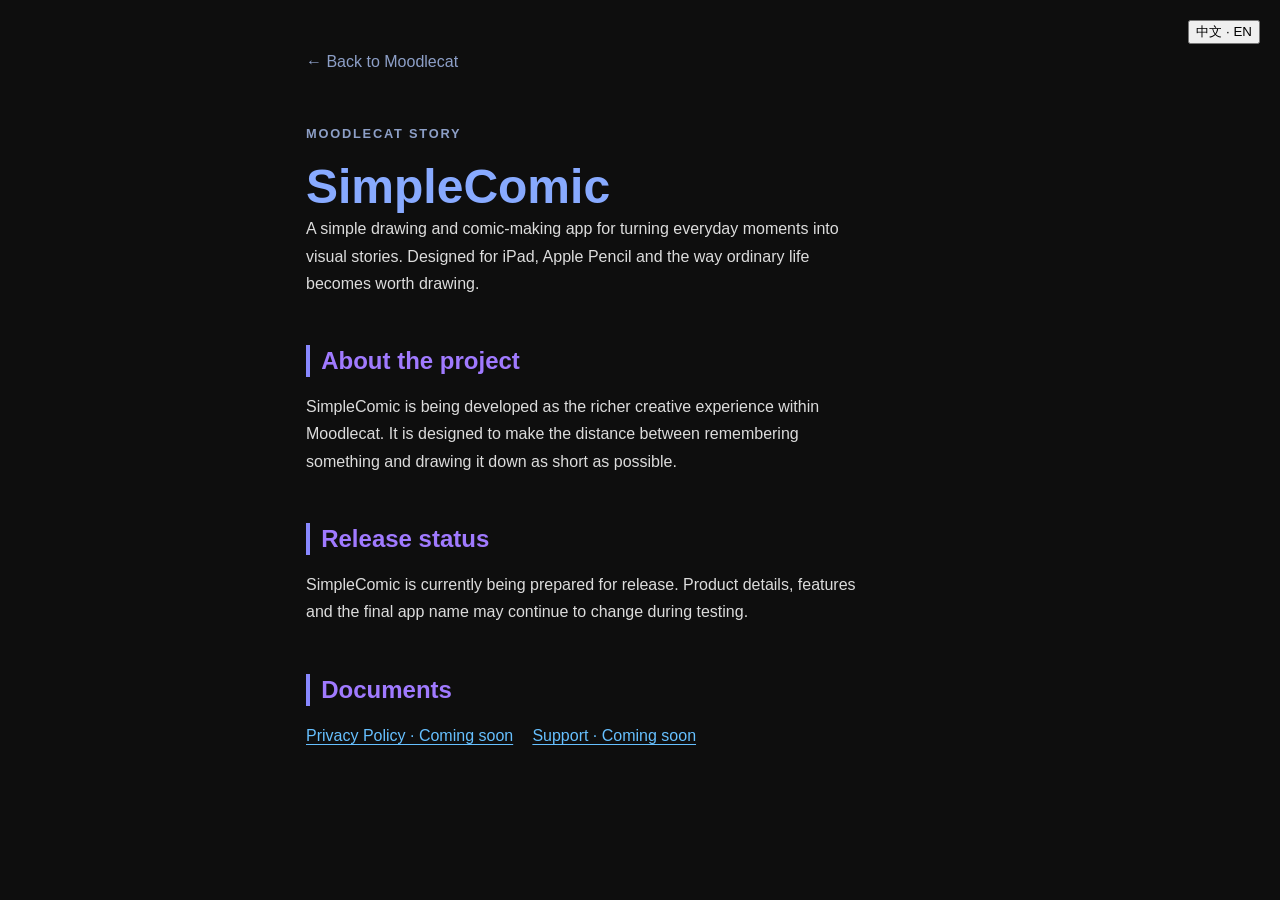
==== simplecomic/index.html @ 07308c28 "Add files via upload" ====
<!DOCTYPE html>
<html lang="en">
<head>
  <meta charset="UTF-8" />
  <meta name="viewport" content="width=device-width, initial-scale=1.0" />
  <title>SimpleComic · Moodlecat</title>
  <meta
    name="description"
    content="SimpleComic is a simple iPad drawing and comic-making app from Moodlecat."
  />
  <link rel="stylesheet" href="../styles.css" />
  <style>
    body {
      min-height: 100vh;
    }

    .simplecomic-page {
      width: min(700px, 100%);
      margin: 0 auto;
      padding: 3rem 1rem 4rem;
    }

    .simplecomic-lang {
      position: fixed;
      top: 1.25rem;
      right: 1.25rem;
    }

    .simplecomic-back {
      display: inline-block;
      margin-bottom: 3rem;
      color: #8d9fc7;
      text-decoration: none;
    }

    .simplecomic-back:hover {
      color: #c5d2ef;
      text-decoration: underline;
    }

    .simplecomic-label {
      margin-bottom: 0.8rem;
      color: #8d9fc7;
      font-size: 0.8rem;
      font-weight: 600;
      letter-spacing: 0.14em;
      text-transform: uppercase;
    }

    .simplecomic-page h1 {
      color: #88aaff;
    }

    .simplecomic-page h2 {
      margin-top: 3rem;
    }

    .simplecomic-page p {
      max-width: 62ch;
    }

    .simplecomic-links {
      display: flex;
      flex-wrap: wrap;
      gap: 0.8rem 1.2rem;
    }

    .simplecomic-links a {
      color: #66c0ff;
    }
  </style>
</head>
<body class="lang-en">
  <button id="lang-switch" class="lang-switch-btn simplecomic-lang" type="button" aria-label="Switch language">
    <span class="zh-label">中文</span>
    <span aria-hidden="true"> · </span>
    <span class="en-label active">EN</span>
  </button>
  <main class="simplecomic-page">
    <a class="simplecomic-back" href="../index.html">
      <span class="en">← Back to Moodlecat</span>
      <span class="zh">← 返回 Moodlecat</span>
    </a>

    <p class="simplecomic-label">MoodleCat Story</p>
    <h1>SimpleComic</h1>
    <p class="en">
      A simple drawing and comic-making app for turning everyday moments
      into visual stories. Designed for iPad, Apple Pencil and the way
      ordinary life becomes worth drawing.
    </p>
    <p class="zh">
      一个把日常瞬间画成视觉故事的简单漫画创作 App。
      它主要面向 iPad 和 Apple Pencil，让那些值得留下的普通生活被画下来。
    </p>

    <h2 class="en">About the project</h2>
    <h2 class="zh">关于项目</h2>
    <p class="en">
      SimpleComic is being developed as the richer creative experience
      within Moodlecat. It is designed to make the distance between
      remembering something and drawing it down as short as possible.
    </p>
    <p class="zh">
      SimpleComic 是 Moodlecat 旗下更完整的创作体验。
      它希望尽可能缩短“想起一件事”和“把它画下来”之间的距离。
    </p>

    <h2 class="en">Release status</h2>
    <h2 class="zh">发布状态</h2>
    <p class="en">
      SimpleComic is currently being prepared for release. Product details,
      features and the final app name may continue to change during testing.
    </p>
    <p class="zh">
      SimpleComic 目前正在准备发布。产品细节、功能和最终名称，
      都可能在测试过程中继续调整。
    </p>

    <h2 class="en">Documents</h2>
    <h2 class="zh">相关文档</h2>
    <div class="simplecomic-links">
      <a href="privacy.html">
        <span class="en">Privacy Policy · Coming soon</span>
        <span class="zh">隐私政策 · 即将发布</span>
      </a>
      <a href="support.html">
        <span class="en">Support · Coming soon</span>
        <span class="zh">支持页面 · 即将发布</span>
      </a>
    </div>
  </main>
  <script>
    (function () {
      var currentLang = "en";
      var button = document.getElementById("lang-switch");
      var zh = document.querySelectorAll(".zh");
      var en = document.querySelectorAll(".en");

      function setLanguage(lang) {
        currentLang = lang;
        document.documentElement.lang = lang === "zh" ? "zh-CN" : "en";
        document.body.classList.toggle("lang-en", lang === "en");
        document.body.classList.toggle("lang-zh", lang === "zh");
        zh.forEach(function (element) {
          element.style.display = lang === "zh" ? "" : "none";
        });
        en.forEach(function (element) {
          element.style.display = lang === "en" ? "" : "none";
        });
        button.querySelector(".zh-label").classList.toggle("active", lang === "zh");
        button.querySelector(".en-label").classList.toggle("active", lang === "en");
      }

      setLanguage("en");
      button.addEventListener("click", function () {
        setLanguage(currentLang === "en" ? "zh" : "en");
      });
    })();
  </script>
</body>
</html>
---- styles.css ----
/* Global */
* {
  box-sizing: border-box;
}

html {
  scroll-behavior: smooth;
}

body {
  margin: 0;

  font-family:
    "Inter",
    "Helvetica Neue",
    Arial,
    sans-serif;

  background: #0e0e0e;
  color: #dcdcdc;

  line-height: 1.7;
}

a {
  color: #66c0ff;
  text-underline-offset: 3px;
  text-decoration-thickness: 1px;
}

a:hover {
  color: #9dd8ff;
}

button,
a {
  -webkit-tap-highlight-color: transparent;
}

/* Header */
header {
  padding: 3rem 1rem 2.4rem;

  text-align: center;

  background: #1a1a1a;
  border-bottom: 1px solid #333;
}

.product-owner {
  margin-bottom: 0.8rem;

  font-size: 0.75rem;
  font-weight: 600;
  letter-spacing: 0.16em;

  text-transform: uppercase;
}

.product-owner a {
  color: #888;
  text-decoration: none;
}

.product-owner a:hover {
  color: #b7b7b7;
}

h1 {
  margin: 0;

  font-size: 3rem;
  line-height: 1.2;

  color: #88aaff;
}

.tagline {
  margin-top: 0.5rem;
  margin-bottom: 1.5rem;

  font-style: italic;
  color: #aaa;
}

/* Navigation */
header nav {
  display: flex;
  justify-content: center;
  flex-wrap: wrap;
  gap: 0.75rem 1.4rem;
}

nav a {
  color: #66c0ff;

  font-weight: 600;
  text-decoration: none;
}

nav a:hover {
  text-decoration: underline;
}

/* Main content */
main {
  width: 100%;
  max-width: 700px;

  margin: 0 auto;
  padding: 2.5rem 1rem 3rem;
}

section {
  margin-bottom: 3rem;
}

section:last-child {
  margin-bottom: 0;
}

h2 {
  margin-top: 0;
  margin-bottom: 1rem;
  padding-left: 0.7rem;

  font-size: 1.5rem;
  line-height: 1.35;

  color: #a07aff;
  border-left: 4px solid #8888ff;
}

p {
  margin-top: 0;
  margin-bottom: 1rem;
}

p:last-child {
  margin-bottom: 0;
}

strong {
  color: #eeeeee;
  font-weight: 600;
}

/* Feature list */
ul {
  margin: 0;
  padding-left: 0;

  list-style: none;
}

ul li {
  position: relative;

  margin-bottom: 0.75rem;
  padding-left: 1.9rem;
}

ul li:last-child {
  margin-bottom: 0;
}

ul li::before {
  content: "🐾";

  position: absolute;
  left: 0;
  top: 0;
}

/* Section cards */
#about,
#features,
#community,
#studio,
#join {
  padding: 1.5rem;

  background: #161616;
  border: 1px solid #292929;
  border-radius: 16px;
}

#studio {
  background:
    linear-gradient(
      145deg,
      rgba(136, 136, 255, 0.08),
      rgba(102, 192, 255, 0.04)
    ),
    #161616;
}

#studio strong {
  color: #f0f0f0;
}

/* Coming soon section */
#join {
  text-align: center;
}

#join h2 {
  display: inline-block;
}

/* Footer */
footer {
  padding: 2rem 1rem;

  display: flex;
  justify-content: space-between;
  align-items: flex-end;
  flex-wrap: wrap;
  gap: 1.5rem;

  background: #1a1a1a;
  color: #777;

  font-size: 0.9rem;

  border-top: 1px solid #333;
}

.footer-brand {
  max-width: 700px;

  text-align: left;
}

.footer-brand p {
  margin: 0;
}

.footer-brand p + p {
  margin-top: 0.35rem;
}

.footer-brand a {
  color: #8d9fc7;
  text-decoration: none;
}

.footer-brand a:hover {
  color: #b6c7ef;
  text-decoration: underline;
}

.footer-links {
  display: flex;
  justify-content: flex-end;
  flex-wrap: wrap;
  gap: 0.75rem 1rem;

  text-align: right;
}

.footer-links a {
  color: #888;
  font-weight: 500;
  white-space: nowrap;

  text-decoration: none;
}

.footer-links a:hover {
  color: #bbb;
  text-decoration: underline;
}

/* Selection */
::selection {
  color: #ffffff;
  background: rgba(136, 136, 255, 0.55);
}

/* Accessibility */
a:focus-visible {
  outline: 2px solid #88aaff;
  outline-offset: 4px;
  border-radius: 3px;
}

/* Tablet and mobile */
@media (max-width: 720px) {
  header {
    padding: 2.5rem 1rem 2rem;
  }

  h1 {
    font-size: 2.5rem;
  }

  main {
    padding-top: 2rem;
  }

  footer {
    align-items: flex-start;
    flex-direction: column;
  }

  .footer-links {
    justify-content: flex-start;
    text-align: left;
  }
}

@media (max-width: 480px) {
  header {
    padding: 2.2rem 1rem 1.8rem;
  }

  h1 {
    font-size: 2.15rem;
  }

  .tagline {
    font-size: 0.95rem;
  }

  header nav {
    gap: 0.6rem 1rem;
  }

  header nav a {
    font-size: 0.9rem;
  }

  main {
    padding: 1.5rem 0.85rem 2.5rem;
  }

  section {
    margin-bottom: 1.8rem;
  }

  #about,
  #features,
  #community,
  #studio,
  #join {
    padding: 1.2rem;
    border-radius: 14px;
  }

  h2 {
    font-size: 1.3rem;
  }

  footer {
    padding: 1.6rem 1rem;
    font-size: 0.82rem;
  }
}
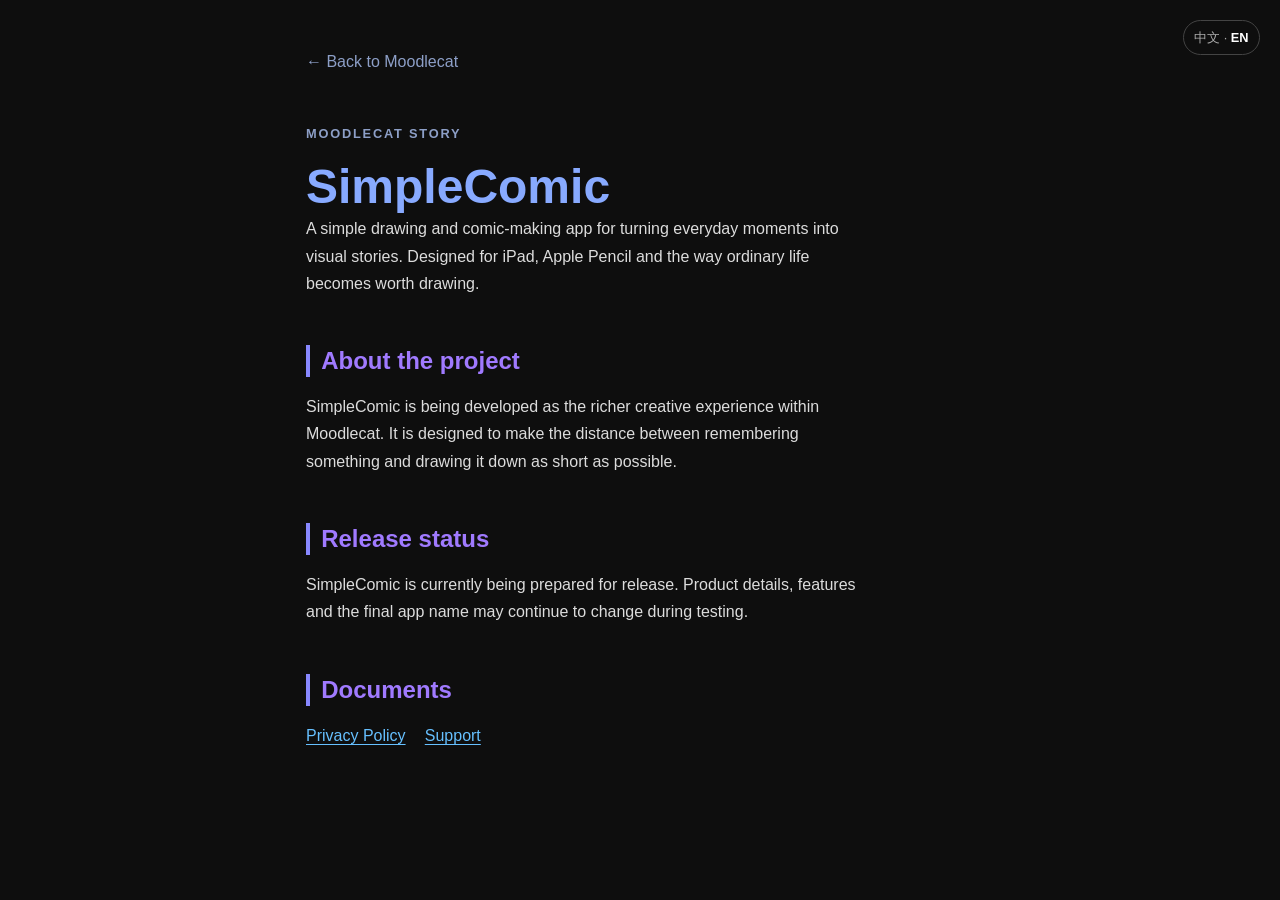
==== commit da53d56f: "Update index.html" ====
--- a/simplecomic/index.html
+++ b/simplecomic/index.html
@@ -121,12 +121,12 @@
     <h2 class="zh">相关文档</h2>
     <div class="simplecomic-links">
       <a href="privacy.html">
-        <span class="en">Privacy Policy · Coming soon</span>
-        <span class="zh">隐私政策 · 即将发布</span>
+        <span class="en">Privacy Policy</span>
+        <span class="zh">隐私政策</span>
       </a>
       <a href="support.html">
-        <span class="en">Support · Coming soon</span>
-        <span class="zh">支持页面 · 即将发布</span>
+        <span class="en">Support</span>
+        <span class="zh">支持页面</span>
       </a>
     </div>
   </main>
--- a/styles.css
+++ b/styles.css
@@ -39,12 +39,48 @@
 
 /* Header */
 header {
+  position: relative;
   padding: 3rem 1rem 2.4rem;
 
   text-align: center;
 
   background: #1a1a1a;
   border-bottom: 1px solid #333;
+}
+
+.lang-switch-btn {
+  position: absolute;
+  top: 1.25rem;
+  right: 1.25rem;
+
+  padding: 0.35rem 0.65rem;
+
+  color: #aaa;
+  background: transparent;
+  border: 1px solid #444;
+  border-radius: 999px;
+
+  font: inherit;
+  font-size: 0.8rem;
+  cursor: pointer;
+}
+
+.lang-switch-btn:hover {
+  color: #fff;
+  border-color: #777;
+}
+
+.lang-switch-btn .active {
+  color: #fff;
+  font-weight: 700;
+}
+
+.lang-en .zh {
+  display: none;
+}
+
+.lang-zh .en {
+  display: none;
 }
 
 .product-owner {
@@ -64,6 +100,48 @@
 
 .product-owner a:hover {
   color: #b7b7b7;
+}
+
+.product-kicker {
+  margin-top: -0.45rem;
+  margin-bottom: 1rem;
+
+  color: #888;
+  font-size: 0.82rem;
+  letter-spacing: 0.05em;
+}
+
+.simplecomic-page {
+  width: min(700px, 100%);
+  min-height: 100vh;
+  margin: 0 auto;
+  padding: 3rem 1rem 4rem;
+}
+
+.simplecomic-lang {
+  position: fixed;
+  top: 1.25rem;
+  right: 1.25rem;
+}
+
+.simplecomic-back {
+  display: inline-block;
+  margin-bottom: 3rem;
+  color: #8d9fc7;
+  text-decoration: none;
+}
+
+.simplecomic-back:hover {
+  color: #c5d2ef;
+  text-decoration: underline;
+}
+
+.simplecomic-page h1 {
+  color: #88aaff;
+}
+
+.simplecomic-page h2 {
+  margin-top: 3rem;
 }
 
 h1 {
@@ -88,6 +166,7 @@
   display: flex;
   justify-content: center;
   flex-wrap: wrap;
+  align-items: center;
   gap: 0.75rem 1.4rem;
 }
 
@@ -100,6 +179,72 @@
 
 nav a:hover {
   text-decoration: underline;
+}
+
+.product-links {
+  display: grid;
+  gap: 0.8rem;
+  margin-top: 1.4rem;
+}
+
+.product-link-card {
+  display: grid;
+  gap: 0.25rem;
+  padding: 1rem 1.1rem;
+
+  color: #dcdcdc;
+  background: transparent;
+  border: 1px solid #444;
+  border-radius: 0.25rem;
+  text-decoration: none;
+}
+
+.product-link-card:hover {
+  background: #1c1c1c;
+  border-color: #777;
+  text-decoration: none;
+}
+
+.product-link-card strong {
+  color: #a07aff;
+  font-size: 1.05rem;
+}
+
+.product-link-card span {
+  color: #999;
+  font-size: 0.9rem;
+}
+
+.product-subsection {
+  margin-top: 2.5rem;
+  padding-top: 2rem;
+  padding-bottom: 1.5rem;
+
+  border-top: 1px solid #444;
+}
+
+.products-title {
+  margin-bottom: 0.5rem;
+  font-size: 1.8rem;
+}
+
+.products-intro {
+  color: #aaa;
+}
+
+.product-name {
+  font-size: 1.55rem;
+}
+
+.product-subsection .product-kicker {
+  margin-top: -0.35rem;
+  margin-bottom: 1.1rem;
+}
+
+.product-subsection + .product-links {
+  margin-top: 1.4rem;
+  padding-top: 1.4rem;
+  border-top: 1px solid #333;
 }
 
 /* Main content */
@@ -174,10 +319,10 @@
 
 /* Section cards */
 #about,
-#features,
-#community,
+#products,
 #studio,
-#join {
+#roadmap,
+#about-brand {
   padding: 1.5rem;
 
   background: #161616;
@@ -185,14 +330,8 @@
   border-radius: 16px;
 }
 
-#studio {
-  background:
-    linear-gradient(
-      145deg,
-      rgba(136, 136, 255, 0.08),
-      rgba(102, 192, 255, 0.04)
-    ),
-    #161616;
+#products {
+  background: #161616;
 }
 
 #studio strong {
@@ -200,11 +339,11 @@
 }
 
 /* Coming soon section */
-#join {
-  text-align: center;
-}
-
-#join h2 {
+#roadmap {
+  text-align: left;
+}
+
+#roadmap h2 {
   display: inline-block;
 }
 
@@ -315,6 +454,11 @@
     padding: 2.2rem 1rem 1.8rem;
   }
 
+  .lang-switch-btn {
+    top: 1rem;
+    right: 1rem;
+  }
+
   h1 {
     font-size: 2.15rem;
   }
@@ -340,10 +484,9 @@
   }
 
   #about,
-  #features,
-  #community,
-  #studio,
-  #join {
+  #products,
+  #roadmap,
+  #about-brand {
     padding: 1.2rem;
     border-radius: 14px;
   }
